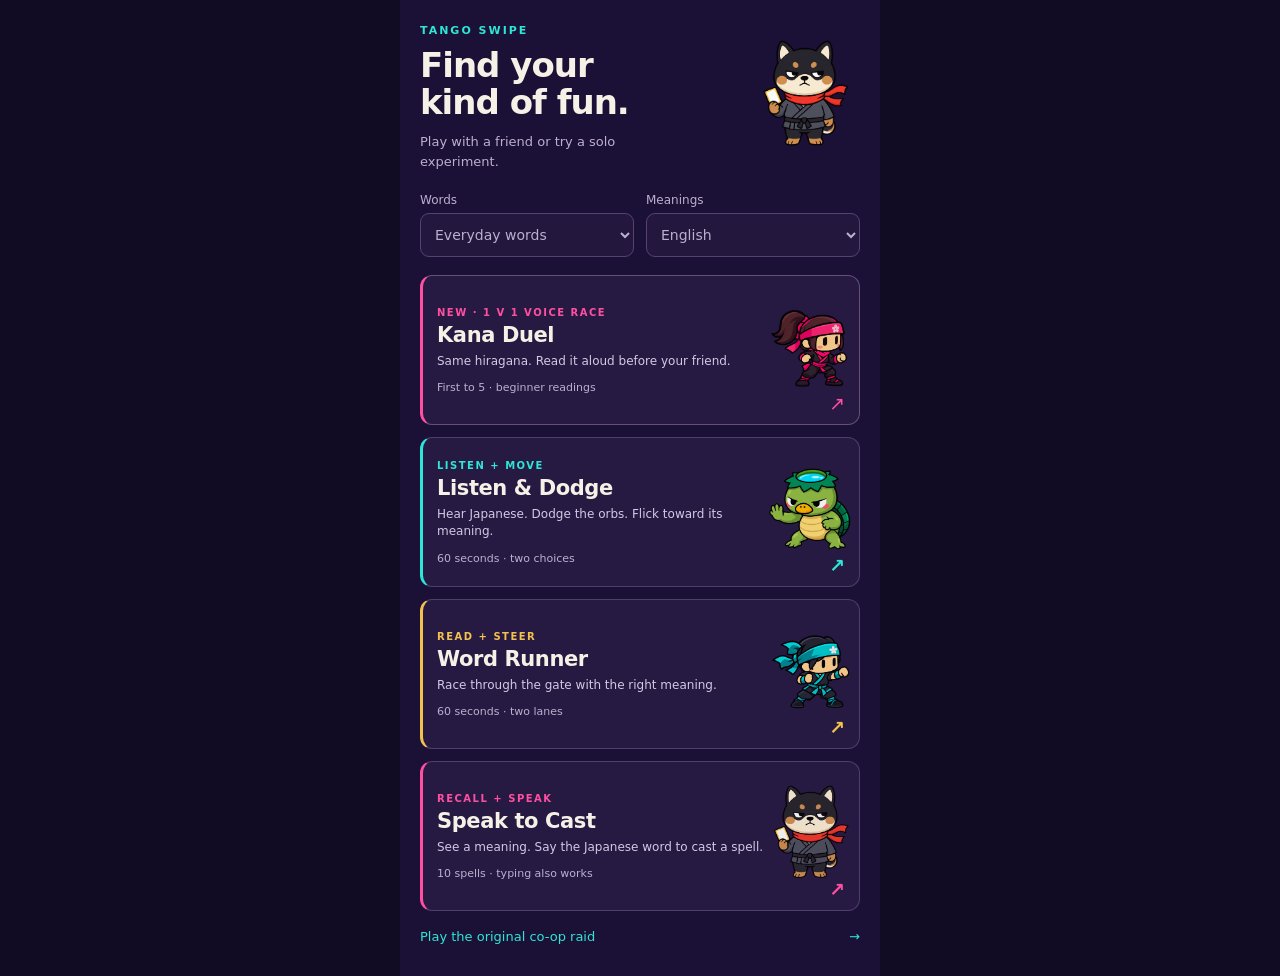
==== lab.html @ bbe12373 "Add Kana Duel, game lab, and sprite-based raid" ====
<!doctype html>
<html lang="en">
<head>
<meta charset="utf-8">
<meta name="viewport" content="width=device-width,initial-scale=1,viewport-fit=cover">
<meta name="theme-color" content="#1b1035">
<title>Tango Swipe · Game Lab</title>
<link rel="stylesheet" href="lab.css">
</head>
<body>
<main id="app">
 <section id="menu" class="menu">
  <header class="brand"><div><p class="eyebrow">TANGO SWIPE</p><h1>Find your<br>kind of fun.</h1><p class="intro">Play with a friend or try a solo experiment.</p></div><img src="assets/characters/tetsu.png" alt="Tetsu the ninja shiba"></header>
  <div class="settings"><label>Words<select id="wordSet"><option value="starter">Everyday words</option><option value="n5">N5</option><option value="n4">N4</option></select></label><label>Meanings<select id="language"><option value="en">English</option><option value="id">Indonesia</option><option value="zh">中文</option></select></label></div>
  <div class="games">
   <a class="game-card voice" href="duel.html" style="text-decoration:none;color:inherit;border-radius:12px;border:1px solid #665075;border-left:3px solid #ff4fa3"><span class="card-copy"><span class="type">NEW · 1 V 1 VOICE RACE</span><strong>Kana Duel</strong><span>Same hiragana. Read it aloud before your friend.</span><small>First to 5 · beginner readings</small></span><img src="assets/characters/aya.png" alt=""><span class="play-arrow" aria-hidden="true">↗</span></a>
   <button type="button" class="game-card listen" data-start="listen"><span class="card-copy"><span class="type">LISTEN + MOVE</span><strong>Listen &amp; Dodge</strong><span>Hear Japanese. Dodge the orbs. Flick toward its meaning.</span><small data-best="listen">60 seconds · two choices</small></span><img src="assets/characters/kappa.png" alt=""><span class="play-arrow" aria-hidden="true">↗</span></button>
   <button type="button" class="game-card runner" data-start="runner"><span class="card-copy"><span class="type">READ + STEER</span><strong>Word Runner</strong><span>Race through the gate with the right meaning.</span><small data-best="runner">60 seconds · two lanes</small></span><img src="assets/characters/you.png" alt=""><span class="play-arrow" aria-hidden="true">↗</span></button>
   <button type="button" class="game-card voice" data-start="voice"><span class="card-copy"><span class="type">RECALL + SPEAK</span><strong>Speak to Cast</strong><span>See a meaning. Say the Japanese word to cast a spell.</span><small data-best="voice">10 spells · typing also works</small></span><img src="assets/characters/tetsu.png" alt=""><span class="play-arrow" aria-hidden="true">↗</span></button>
  </div>
  <a class="raid-link" href="tango-raid.html">Play the original co-op raid <span aria-hidden="true">→</span></a>
 </section>
 <section id="game" hidden>
  <header class="game-head"><button id="back" class="quiet" type="button" aria-label="Back to game selection">← Games</button><strong id="gameTitle"></strong><button id="pause" class="quiet" type="button">Pause</button></header>
  <div class="stats"><span id="hearts" aria-label="Lives"></span><span id="score">0 words</span><span id="timer">1:00</span></div>
  <div class="arena-wrap"><canvas id="arena" aria-label="Game arena"></canvas><div id="prompt" class="prompt"><span id="promptLabel"></span><strong id="promptWord"></strong></div><div id="feedback" class="feedback" role="status" aria-live="polite"></div></div>
  <div id="listenControls" class="controls" hidden>
   <div class="listen-options"><button id="replayAudio" type="button" class="quiet">▶ Replay word</button><label><input id="showWord" type="checkbox"> Show word</label></div>
   <div class="thumb-row"><div id="joystick" class="joystick" aria-label="Drag to move"><span id="joyKnob"></span></div><div class="answer-side"><div class="answer-pair"><button type="button" data-answer="0"></button><button type="button" data-answer="1"></button></div><button id="flick" type="button" aria-label="Flick left or right; release to answer">← <span>Flick an answer</span> →</button></div></div>
   <p class="control-help">Left thumb moves · right thumb answers</p>
  </div>
  <div id="runnerControls" class="controls" hidden>
   <div class="lane-buttons"><button id="laneLeft" type="button">← Left lane</button><button id="laneRight" type="button">Right lane →</button></div><button id="dash" class="primary" type="button">Dash through</button><p class="control-help">Choose the matching gate · swipe or use arrow keys</p>
  </div>
  <div id="voiceControls" class="controls" hidden>
   <div class="voice-tools"><button id="hint" class="quiet" type="button">Show reading</button><button id="hearAnswer" class="quiet" type="button">▶ Hear answer</button></div>
   <div id="voiceHint" class="voice-hint" aria-live="polite"></div>
   <button id="mic" class="primary mic" type="button">Tap to speak Japanese</button>
   <p id="voiceStatus" class="voice-status" aria-live="polite">Mic starts only when you tap. Typing works too.</p>
   <form id="typeForm"><label class="sr-only" for="typed">Japanese word in kana or kanji</label><input id="typed" autocomplete="off" spellcheck="false" placeholder="Or type Japanese here"><button type="submit">Cast</button></form>
  </div>
  <div id="overlay" class="overlay" hidden><div class="result-panel"><img src="assets/characters/tetsu.png" alt="Tetsu"><p id="resultEyebrow" class="eyebrow"></p><h2 id="resultTitle"></h2><p id="resultDetail"></p><button id="resume" class="primary" type="button" hidden>Resume</button><button id="again" class="primary" type="button">Play again</button><button id="favorite" type="button">Keep this one ♥</button><button id="choose" class="quiet" type="button">Try another game →</button></div></div>
 </section>
</main>
<script src="lab-words.js"></script><script src="lab.js"></script>
</body>
</html>
---- lab.css ----
:root{color-scheme:dark;--night:#1b1035;--panel:#291d45;--cream:#f6f1e7;--muted:#bcafd0;--teal:#2ee6d6;--pink:#ff4fa3;--gold:#f2c14e;font-family:system-ui,'Yu Gothic UI',Meiryo,sans-serif;color:var(--cream);background:#110b24}
*{box-sizing:border-box;-webkit-tap-highlight-color:transparent}body{margin:0}button,input,select{font:inherit;color:inherit}button,a{touch-action:manipulation}button{cursor:pointer;border:1px solid #685383;background:#2a1d45;border-radius:12px;padding:11px 12px;min-height:44px;font-weight:650}button:disabled{opacity:.45;cursor:default}button:focus-visible,a:focus-visible,input:focus-visible,select:focus-visible{outline:2px solid var(--teal);outline-offset:3px}[hidden]{display:none!important}p{margin:0}h1,h2{margin:0}a{color:var(--teal)}
#app{max-width:480px;margin:auto;min-height:100dvh;background:var(--night)}.menu{padding:max(24px,env(safe-area-inset-top)) 20px 24px}.brand{display:flex;align-items:center;position:relative;gap:0;margin-bottom:22px}.brand>div{position:relative;z-index:1;flex:1}.brand>img{width:110px;height:140px;object-fit:contain;margin-left:-24px;align-self:flex-start}.eyebrow{font-size:11px;letter-spacing:2px;color:var(--teal);font-weight:750;margin-bottom:10px}h1{font-size:34px;line-height:1.08;letter-spacing:-1px}.intro{color:var(--muted);font-size:13px;line-height:1.5;margin-top:12px;max-width:240px}.settings{display:grid;grid-template-columns:1fr 1fr;gap:12px;margin:0 0 18px}.settings label{font-size:12px;color:var(--muted);display:flex;flex-direction:column;gap:6px}select{width:100%;min-width:0;border:1px solid #564172;border-radius:9px;background:#24173d;padding:10px;font-size:14px;min-height:44px}.games{display:grid;gap:12px}.game-card{display:flex;text-align:left;position:relative;align-items:center;overflow:hidden;min-height:150px;width:100%;padding:17px 14px;background:#271a42;border-color:#503d6e;border-left:3px solid var(--teal)}.card-copy{display:grid;gap:6px;flex:1;position:relative;z-index:1;padding-right:74px}.type{font-size:10px;letter-spacing:1.5px;color:var(--teal);font-weight:750}.card-copy strong{font-size:21px;line-height:1.1;letter-spacing:-.4px}.card-copy>span:not(.type){font-size:12px;line-height:1.45;font-weight:400;color:#d4c8e5}.card-copy small{font-size:11px;color:var(--muted);font-weight:450;margin-top:5px}.game-card>img{position:absolute;width:97px;height:100px;right:0;bottom:28px;object-fit:contain;opacity:.95}.play-arrow{position:absolute;right:14px;bottom:10px;color:var(--teal);font-size:19px}.runner{border-left-color:var(--gold)}.runner .type,.runner .play-arrow{color:var(--gold)}.voice{border-left-color:var(--pink)}.voice .type,.voice .play-arrow{color:var(--pink)}.raid-link{display:flex;justify-content:space-between;padding:18px 0 8px;text-decoration:none;font-size:13px}.quiet{border:0;background:transparent;padding:8px;font-size:12px;color:var(--muted)}.primary{background:var(--teal);border-color:var(--teal);color:#132e30;font-weight:750}.sr-only{position:absolute;width:1px;height:1px;overflow:hidden;clip:rect(0,0,0,0);white-space:nowrap}
#game{height:100dvh;display:flex;flex-direction:column;position:relative;overflow:auto;overscroll-behavior:none}.game-head{padding:max(5px,env(safe-area-inset-top)) 8px 0;display:flex;align-items:center;justify-content:space-between;flex:none;gap:4px;min-height:49px}.game-head strong{font-size:15px;white-space:nowrap}.stats{display:flex;justify-content:space-between;gap:8px;padding:0 17px 8px;font-size:12px;color:var(--muted);min-height:28px;flex:none;align-items:center}#hearts{color:var(--pink);letter-spacing:3px;min-width:53px}#score{color:var(--cream)}#timer{font-variant-numeric:tabular-nums;min-width:53px;text-align:right}.arena-wrap{position:relative;flex:1;min-height:180px;overflow:hidden;background:#17102b}#arena{display:block;position:absolute;inset:0;width:100%;height:100%;touch-action:none}.prompt{position:absolute;left:10px;right:10px;top:10px;display:flex;flex-direction:column;align-items:center;pointer-events:none;text-align:center;gap:3px}.prompt>span{font-size:10px;text-transform:uppercase;letter-spacing:1.5px;color:#d9ccec}.prompt strong{font-size:32px;line-height:1.1;padding:5px 10px;background:#1b1035e8;border-radius:9px;max-width:100%;overflow-wrap:anywhere}.feedback{position:absolute;left:10px;right:10px;top:82px;text-align:center;font-size:12px;line-height:1.35;color:var(--teal);pointer-events:none;min-height:18px;text-shadow:0 1px 3px #000;background:transparent}.feedback.bad{color:#ff9dc9}.controls{position:relative;flex:none;padding:9px 14px max(12px,env(safe-area-inset-bottom));background:#1a1030;touch-action:none}.control-help{text-align:center;font-size:10px;color:#ad9cbe;margin-top:8px;line-height:1.3}.listen-options{display:flex;justify-content:space-between;align-items:center;margin-bottom:8px;min-height:32px}.listen-options>label{font-size:12px;color:var(--muted);display:flex;align-items:center;gap:4px;min-height:32px}.listen-options input{accent-color:var(--teal);width:16px;height:16px}.thumb-row{display:grid;grid-template-columns:34% 1fr;gap:14px;align-items:center}.joystick{width:94px;height:94px;border-radius:50%;border:2px solid #2ee6d685;display:grid;place-items:center;background:#2ee6d610;touch-action:none;justify-self:center}.joystick span{width:39px;height:39px;border-radius:50%;background:#b9cbd4;pointer-events:none}.answer-pair{display:grid;grid-template-columns:1fr 1fr;gap:6px}.answer-pair button{min-height:48px;padding:7px 5px;font-size:13px;overflow-wrap:anywhere;line-height:1.15}.answer-pair button.preview{background:#164c49;border-color:var(--teal)}#flick{margin-top:7px;width:100%;border-radius:20px;background:#352348;border-color:#624a7b;height:55px;font-size:17px;display:flex;align-items:center;justify-content:space-between;touch-action:none}#flick span{font-size:11px;font-weight:450;color:var(--muted)}.lane-buttons{display:grid;grid-template-columns:1fr 1fr;gap:8px}.lane-buttons button{min-height:46px;font-size:14px}.lane-buttons button.selected{border-color:var(--gold);background:#544122;color:#ffe2a1}#dash{width:100%;margin-top:8px;background:var(--gold);border-color:var(--gold);color:#3b280b}.voice-tools{display:flex;justify-content:space-between}.voice-hint{text-align:center;min-height:25px;font-size:16px;color:var(--gold);margin-bottom:4px}.mic{width:100%;background:#ff78b6;border-color:#ff78b6;color:#3a1027}.mic.listening{background:#632446;color:#fff;border-color:#ff4fa3}.voice-status{font-size:11px;color:var(--muted);line-height:1.4;min-height:32px;text-align:center;margin:8px 0}#typeForm{display:flex;gap:6px}#typed{min-width:0;flex:1;padding:10px 11px;border:1px solid #685383;border-radius:10px;background:#211438;font-size:16px}#typeForm button{font-size:13px;padding:10px 14px}.overlay{position:absolute;inset:0;z-index:10;background:#140c2ef5;display:flex;align-items:center;justify-content:center;padding:22px;overflow:auto}.result-panel{display:grid;gap:12px;text-align:center;width:100%;max-width:340px}.result-panel>img{width:96px;height:110px;object-fit:contain;justify-self:center}.result-panel .eyebrow{margin:0}.result-panel h2{font-size:30px}.result-panel>p:not(.eyebrow){color:var(--muted);font-size:14px;line-height:1.5}.result-panel button{width:100%}
#game[data-mode=listen] .prompt{top:54%}#game[data-mode=listen] .prompt strong{font-size:28px}#game[data-mode=listen] .feedback{top:auto;bottom:6px}#game[data-mode=voice] .prompt strong{font-size:30px}#game[data-mode=voice] .feedback{top:83px}
@media(max-width:350px){.menu{padding-left:14px;padding-right:14px}h1{font-size:29px}.brand>img{width:95px}.card-copy strong{font-size:19px}.game-head strong{font-size:13px}.game-head .quiet{font-size:11px;padding:7px}.joystick{width:84px;height:84px}.thumb-row{gap:10px}.answer-pair button{font-size:11px}.controls{padding-left:10px;padding-right:10px}.prompt strong{font-size:28px}}
@media(max-height:650px){.controls{padding-top:5px;padding-bottom:8px}.listen-options{margin-bottom:2px}.control-help{margin-top:5px}.arena-wrap{min-height:150px}.voice-status{margin:5px 0;min-height:28px}.voice-hint{min-height:21px}.voice-tools .quiet{min-height:36px}.result-panel>img{height:80px}.result-panel{gap:8px}}
@media(prefers-reduced-motion:reduce){*{scroll-behavior:auto!important}}
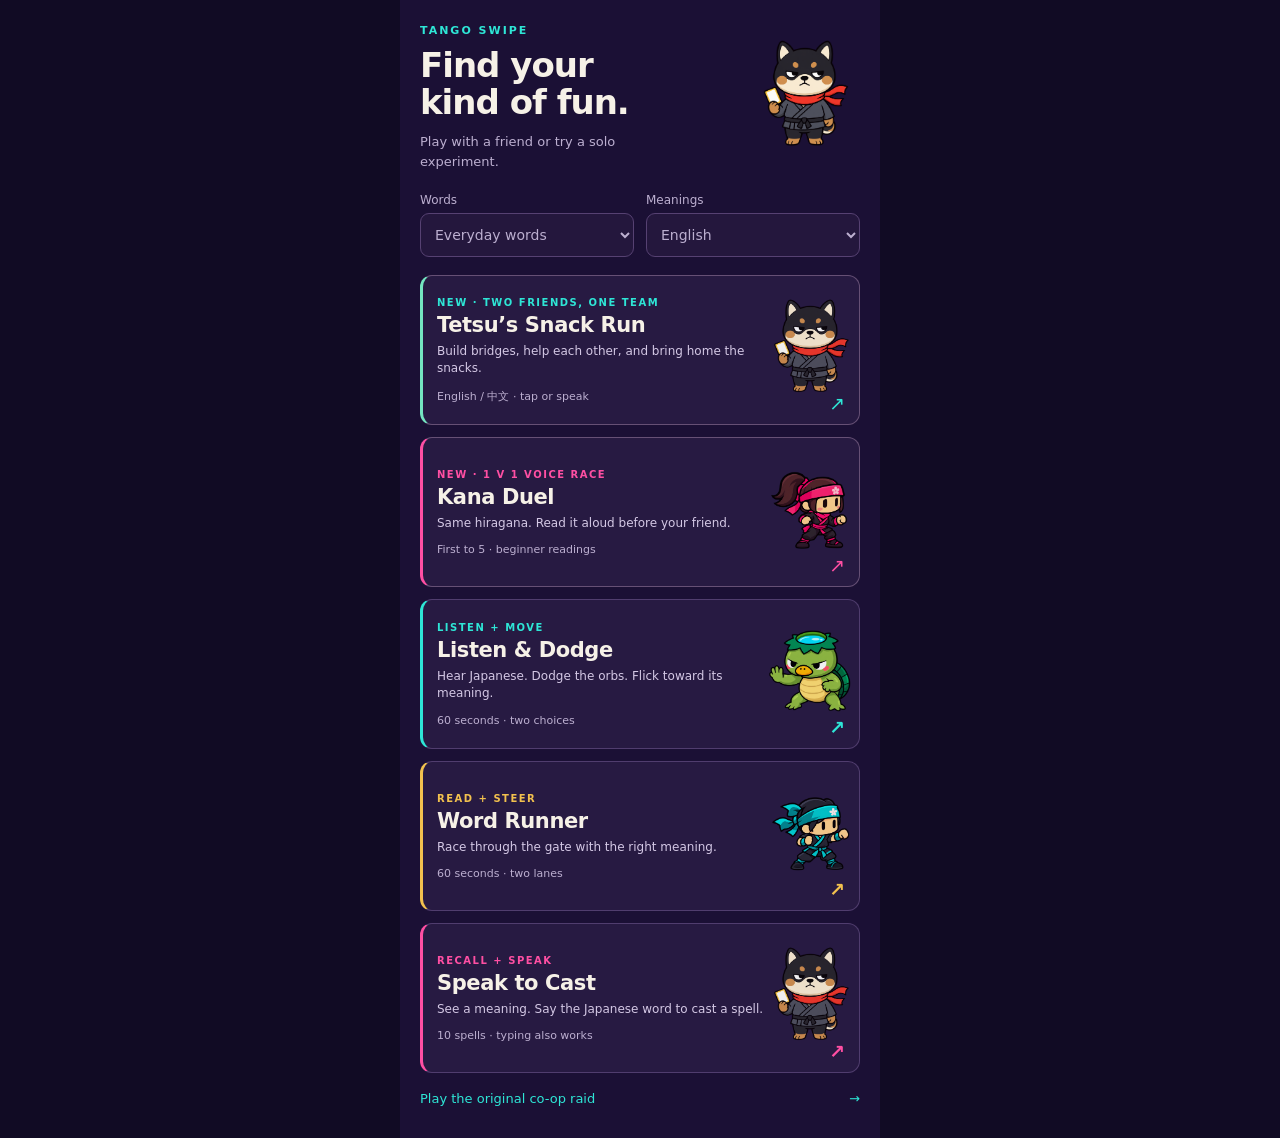
==== commit 1ae382a2: "Add bilingual co-op Tetsu snack adventure" ====
--- a/lab.html
+++ b/lab.html
@@ -13,6 +13,7 @@
   <header class="brand"><div><p class="eyebrow">TANGO SWIPE</p><h1>Find your<br>kind of fun.</h1><p class="intro">Play with a friend or try a solo experiment.</p></div><img src="assets/characters/tetsu.png" alt="Tetsu the ninja shiba"></header>
   <div class="settings"><label>Words<select id="wordSet"><option value="starter">Everyday words</option><option value="n5">N5</option><option value="n4">N4</option></select></label><label>Meanings<select id="language"><option value="en">English</option><option value="id">Indonesia</option><option value="zh">中文</option></select></label></div>
   <div class="games">
+   <a class="game-card listen" href="snack.html" style="text-decoration:none;color:inherit;border-radius:12px;border:1px solid #665075;border-left:3px solid #74e5c0"><span class="card-copy"><span class="type">NEW · TWO FRIENDS, ONE TEAM</span><strong>Tetsu’s Snack Run</strong><span>Build bridges, help each other, and bring home the snacks.</span><small>English / 中文 · tap or speak</small></span><img src="assets/characters/tetsu.png" alt=""><span class="play-arrow" aria-hidden="true">↗</span></a>
    <a class="game-card voice" href="duel.html" style="text-decoration:none;color:inherit;border-radius:12px;border:1px solid #665075;border-left:3px solid #ff4fa3"><span class="card-copy"><span class="type">NEW · 1 V 1 VOICE RACE</span><strong>Kana Duel</strong><span>Same hiragana. Read it aloud before your friend.</span><small>First to 5 · beginner readings</small></span><img src="assets/characters/aya.png" alt=""><span class="play-arrow" aria-hidden="true">↗</span></a>
    <button type="button" class="game-card listen" data-start="listen"><span class="card-copy"><span class="type">LISTEN + MOVE</span><strong>Listen &amp; Dodge</strong><span>Hear Japanese. Dodge the orbs. Flick toward its meaning.</span><small data-best="listen">60 seconds · two choices</small></span><img src="assets/characters/kappa.png" alt=""><span class="play-arrow" aria-hidden="true">↗</span></button>
    <button type="button" class="game-card runner" data-start="runner"><span class="card-copy"><span class="type">READ + STEER</span><strong>Word Runner</strong><span>Race through the gate with the right meaning.</span><small data-best="runner">60 seconds · two lanes</small></span><img src="assets/characters/you.png" alt=""><span class="play-arrow" aria-hidden="true">↗</span></button>
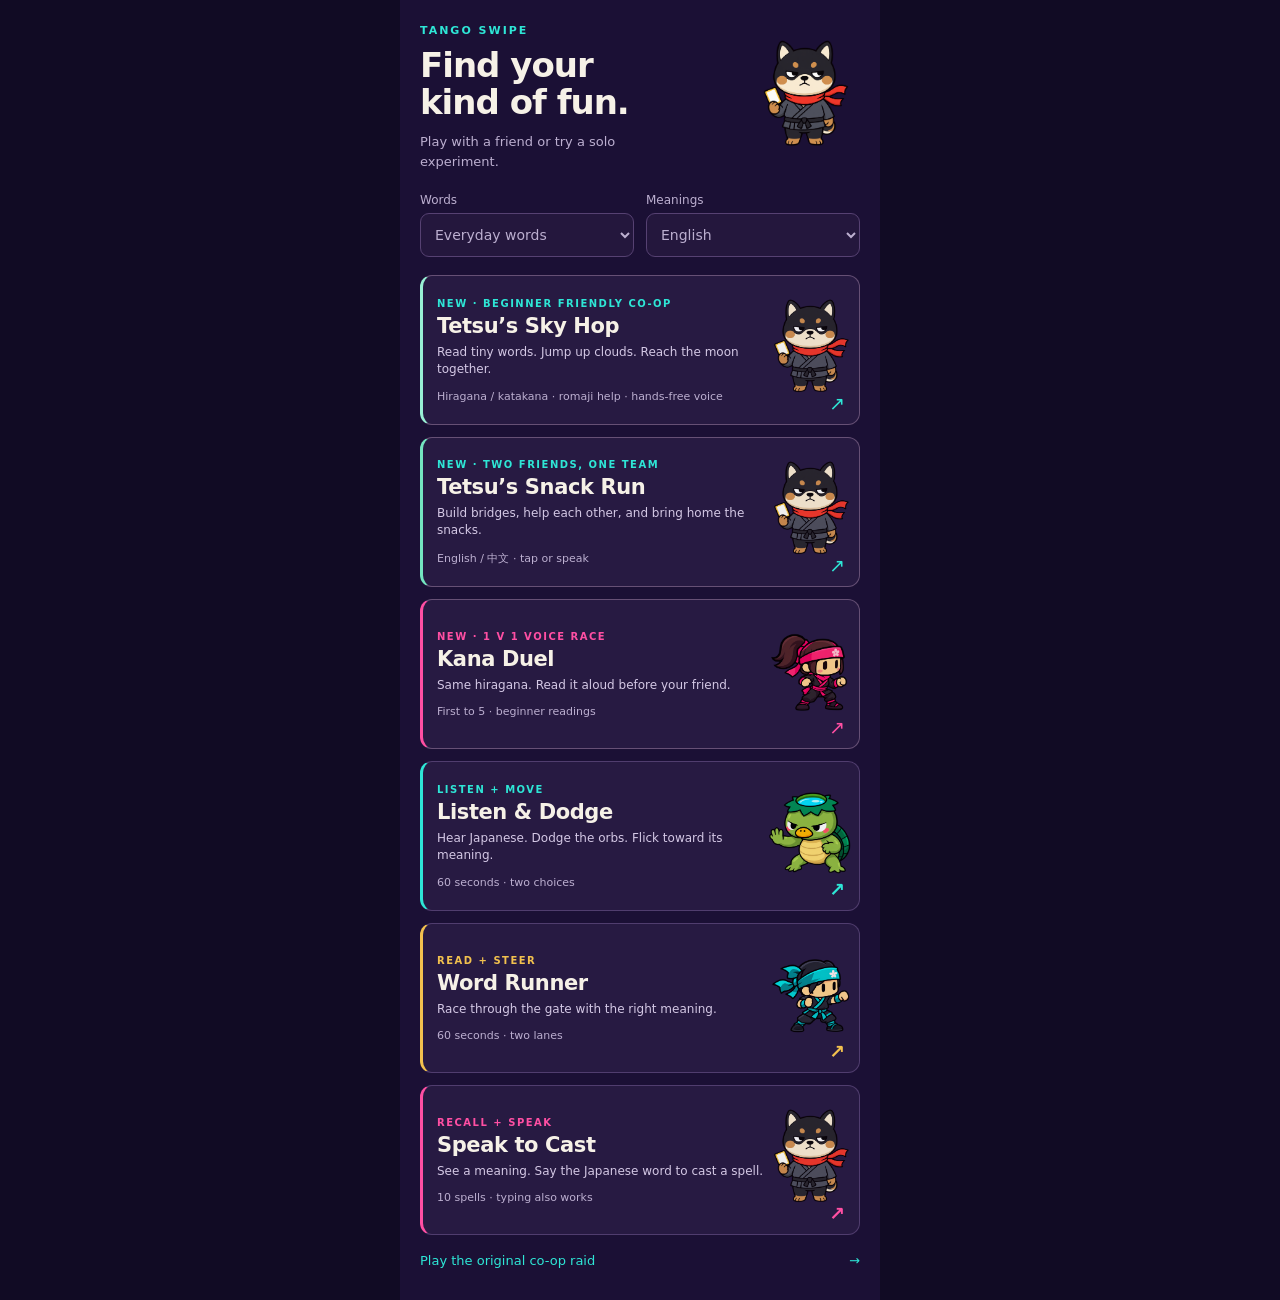
==== commit d720364e: "Add beginner Sky Hop with continuous voice and personal kana help" ====
--- a/lab.html
+++ b/lab.html
@@ -13,6 +13,7 @@
   <header class="brand"><div><p class="eyebrow">TANGO SWIPE</p><h1>Find your<br>kind of fun.</h1><p class="intro">Play with a friend or try a solo experiment.</p></div><img src="assets/characters/tetsu.png" alt="Tetsu the ninja shiba"></header>
   <div class="settings"><label>Words<select id="wordSet"><option value="starter">Everyday words</option><option value="n5">N5</option><option value="n4">N4</option></select></label><label>Meanings<select id="language"><option value="en">English</option><option value="id">Indonesia</option><option value="zh">中文</option></select></label></div>
   <div class="games">
+   <a class="game-card listen" href="hop.html" style="text-decoration:none;color:inherit;border-radius:12px;border:1px solid #665075;border-left:3px solid #99f0d4"><span class="card-copy"><span class="type">NEW · BEGINNER FRIENDLY CO-OP</span><strong>Tetsu’s Sky Hop</strong><span>Read tiny words. Jump up clouds. Reach the moon together.</span><small>Hiragana / katakana · romaji help · hands-free voice</small></span><img src="assets/characters/tetsu.png" alt=""><span class="play-arrow" aria-hidden="true">↗</span></a>
    <a class="game-card listen" href="snack.html" style="text-decoration:none;color:inherit;border-radius:12px;border:1px solid #665075;border-left:3px solid #74e5c0"><span class="card-copy"><span class="type">NEW · TWO FRIENDS, ONE TEAM</span><strong>Tetsu’s Snack Run</strong><span>Build bridges, help each other, and bring home the snacks.</span><small>English / 中文 · tap or speak</small></span><img src="assets/characters/tetsu.png" alt=""><span class="play-arrow" aria-hidden="true">↗</span></a>
    <a class="game-card voice" href="duel.html" style="text-decoration:none;color:inherit;border-radius:12px;border:1px solid #665075;border-left:3px solid #ff4fa3"><span class="card-copy"><span class="type">NEW · 1 V 1 VOICE RACE</span><strong>Kana Duel</strong><span>Same hiragana. Read it aloud before your friend.</span><small>First to 5 · beginner readings</small></span><img src="assets/characters/aya.png" alt=""><span class="play-arrow" aria-hidden="true">↗</span></a>
    <button type="button" class="game-card listen" data-start="listen"><span class="card-copy"><span class="type">LISTEN + MOVE</span><strong>Listen &amp; Dodge</strong><span>Hear Japanese. Dodge the orbs. Flick toward its meaning.</span><small data-best="listen">60 seconds · two choices</small></span><img src="assets/characters/kappa.png" alt=""><span class="play-arrow" aria-hidden="true">↗</span></button>
